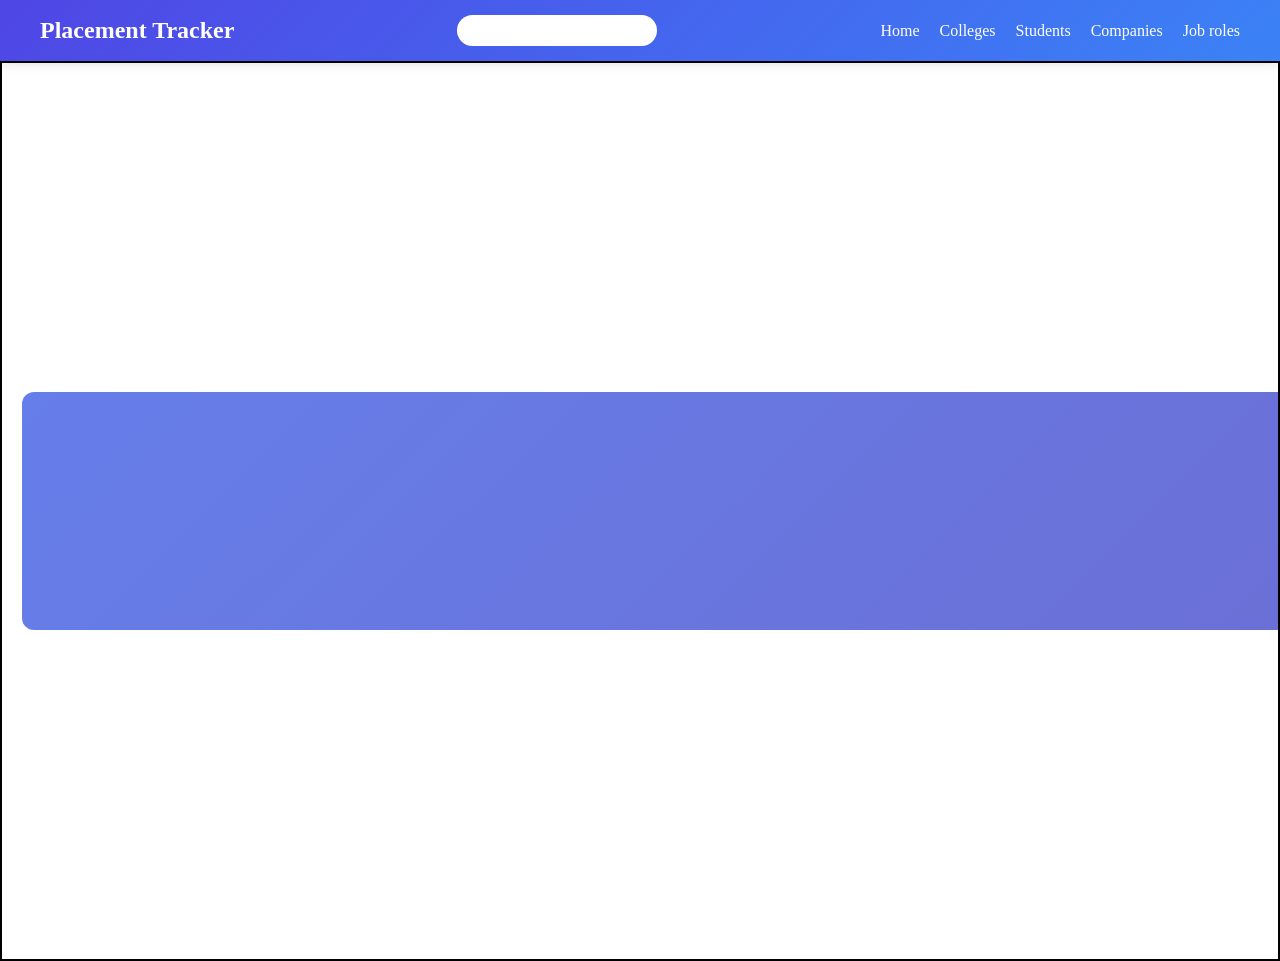
==== HTML/index.html @ c95beb28 "Initial project setup" ====
<!DOCTYPE html>
<html lang="en">
<head>
    <meta charset="UTF-8">
    <meta name="viewport" content="width=device-width, initial-scale=1.0">
    <title>Document</title>
    <link rel="stylesheet" href="../CSS/header.css">
    <link rel="stylesheet" href="../CSS/index.css">
    <link href="https://fonts.googleapis.com/css2?family=Poppins:wght@300;400;600&display=swap" rel="stylesheet">
</head>
<body>
    <header id="header">
       <h1>Placement Tracker</h1>
       <input type="search" >
       <nav id="navlinks">
        <a href="index.html">Home</a>
        <a href="college.html">Colleges</a>
        <a href="student.html">Students</a>
        <a href="services.html">Companies</a>
        <a href="services.html">Job roles</a>
       </nav>
    </header>

    <main id="main-container">

    <section class="slider">

        <div class="slides">

            <div class="slide card1">
                <h2>🎓 Students</h2>
                <p>Manage student profiles, track placement status, and monitor progress easily.</p>
                <button onclick="location.href='student.html'">View Students</button>
            </div>

            <div class="slide card2">
                <h2>🏫 Colleges</h2>
                <p>Organize college data, view affiliations, and manage academic records.</p>
                <button onclick="location.href='college.html'">View Colleges</button>
            </div>

            <div class="slide card3">
                <h2>🏢 Companies</h2>
                <p>Track companies visiting for recruitment and their hiring details.</p>
                <button onclick="location.href='services.html'">View Companies</button>
            </div>

            <div class="slide card4">
                <h2>💼 Job Roles</h2>
                <p>Explore job roles offered and match students with opportunities.</p>
                <button onclick="location.href='services.html'">View Jobs</button>
            </div>

        </div>

    </section>

</main>


    <script src="../JS/api.js"></script>
    <script src="../JS/index.js"></script>
</body>
</html>
---- CSS/header.css ----
/* Reset */
* {
    margin: 0;
    padding: 0;
    box-sizing: border-box;
}

/* Header Styling */
#header {
    display: flex;
    justify-content: space-between;
    align-items: center;
    padding: 15px 40px;
    background: linear-gradient(135deg, #4f46e5, #3b82f6);
    color: white;
    box-shadow: 0 4px 10px rgba(0,0,0,0.1);
}

/* Logo */
#header h1 {
    font-size: 24px;
    font-weight: bold;
}

/* Search Bar */
#header input {
    padding: 8px 12px;
    border-radius: 20px;
    border: none;
    outline: none;
    width: 200px;
}

/* Navbar */
#navlinks {
    display: flex;
    gap: 20px;
}

#navlinks a {
    text-decoration: none;
    color: white;
    font-weight: 500;
    position: relative;
}

/* Hover Effect */
#navlinks a::after {
    content: "";
    position: absolute;
    left: 0;
    bottom: -4px;
    width: 0%;
    height: 2px;
    background: white;
    transition: 0.3s;
}

#navlinks a:hover::after {
    width: 100%;
}
---- CSS/index.css ----
#main-container{
    height: 100vh;
    width: 100%;
    border: 2px solid;
    display: flex;
    justify-content: center;
    align-items: center;
    
}
.card{
    height:200px;
    width: 200px;
     border: 2px solid red;
}
/* HERO */
.hero {
    text-align: center;
    padding: 50px 20px;
    background: linear-gradient(to right, #2563eb, #3b82f6);
    color: white;
    border-radius: 10px;
    margin: 20px;
}

.hero h2 {
    font-size: 32px;
}

.hero p {
    margin: 10px 0;
}

.hero button {
    padding: 10px 20px;
    border: none;
    background: white;
    color: #2563eb;
    border-radius: 6px;
    cursor: pointer;
}

/* STATS */
.stats {
    display: grid;
    grid-template-columns: repeat(auto-fit, minmax(180px, 1fr));
    gap: 20px;
    padding: 20px;
}

.stat-card {
    background: white;
    text-align: center;
    padding: 20px;
    border-radius: 10px;
    box-shadow: 0 4px 10px rgba(0,0,0,0.1);
}

.stat-card h3 {
    font-size: 28px;
    color: #2563eb;
}

/* FEATURES */
.features {
    display: grid;
    grid-template-columns: repeat(auto-fit, minmax(220px, 1fr));
    gap: 20px;
    padding: 20px;
}

.feature {
    background: #f1f5f9;
    padding: 20px;
    border-radius: 10px;
}

/* SLIDER CONTAINER */
.slider {
    width: 100%;
    overflow: hidden;
    padding: 40px 0;
}

/* SLIDES TRACK */
.slides {
    display: flex;
    width: 400%;
    animation: slideMove 16s infinite;
}

/* EACH CARD */
.slide {
    width: 100%;
    flex-shrink: 0;
    padding: 60px;
    color: white;
    text-align: center;
    border-radius: 12px;
    margin: 0 20px;
}

/* COLORS */
.card1 {
    background: linear-gradient(135deg, #667eea, #764ba2);
}

.card2 {
    background: linear-gradient(135deg, #f7971e, #ffd200);
}

.card3 {
    background: linear-gradient(135deg, #43cea2, #185a9d);
}

.card4 {
    background: linear-gradient(135deg, #ff6a00, #ee0979);
}

/* TEXT */
.slide h2 {
    font-size: 30px;
    margin-bottom: 10px;
}

.slide p {
    font-size: 16px;
    margin-bottom: 20px;
}

/* BUTTON */
.slide button {
    padding: 10px 20px;
    border: none;
    border-radius: 6px;
    background: white;
    color: black;
    cursor: pointer;
    font-weight: 600;
    transition: 0.3s;
}

.slide button:hover {
    background: black;
    color: white;
}

/* ANIMATION */
@keyframes slideMove {
    0% { transform: translateX(0); }
    25% { transform: translateX(-100%); }
    50% { transform: translateX(-200%); }
    75% { transform: translateX(-300%); }
    100% { transform: translateX(0); }
}
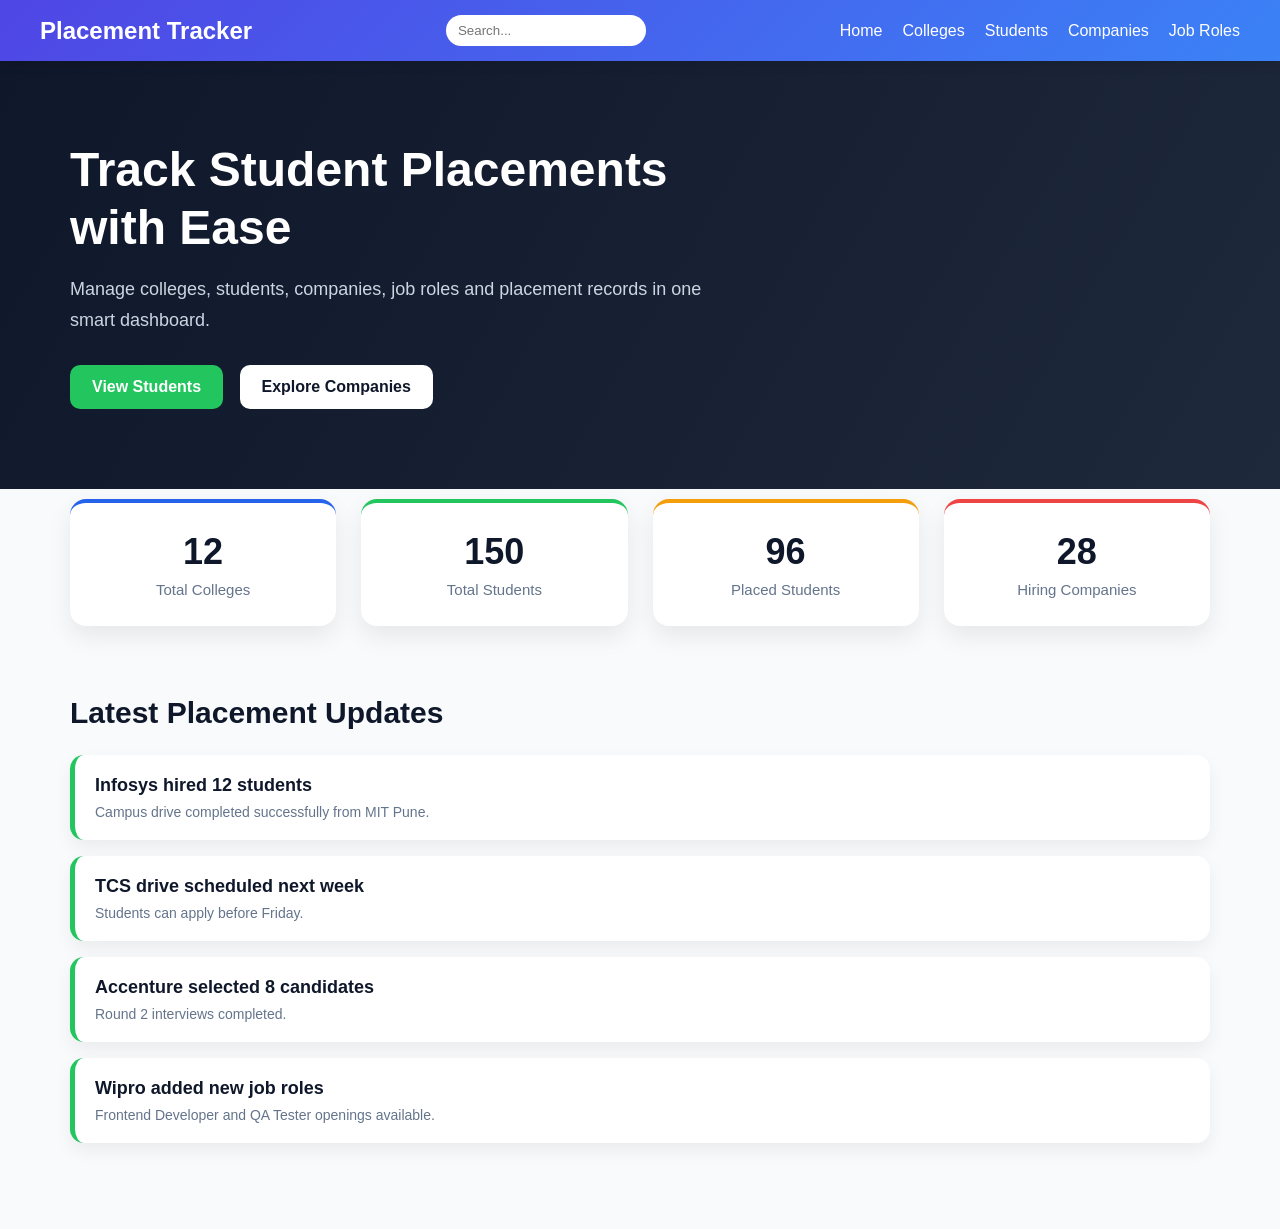
==== commit e7258f99: "home page completed" ====
--- a/HTML/index.html
+++ b/HTML/index.html
@@ -1,64 +1,77 @@
 <!DOCTYPE html>
 <html lang="en">
 <head>
-    <meta charset="UTF-8">
-    <meta name="viewport" content="width=device-width, initial-scale=1.0">
-    <title>Document</title>
-    <link rel="stylesheet" href="../CSS/header.css">
-    <link rel="stylesheet" href="../CSS/index.css">
-    <link href="https://fonts.googleapis.com/css2?family=Poppins:wght@300;400;600&display=swap" rel="stylesheet">
+<meta charset="UTF-8">
+<meta name="viewport" content="width=device-width, initial-scale=1.0">
+<title>Placement Tracker</title>
+
+<link rel="stylesheet" href="../CSS/header.css">
+<link rel="stylesheet" href="../CSS/index.css">
+
+<link href="https://fonts.googleapis.com/css2?family=Poppins:wght@300;400;600;700&display=swap" rel="stylesheet">
 </head>
 <body>
-    <header id="header">
-       <h1>Placement Tracker</h1>
-       <input type="search" >
-       <nav id="navlinks">
+
+<header id="header">
+    <h1>Placement Tracker</h1>
+
+    <input type="search" placeholder="Search..." id="searchInput">
+
+    <nav id="navlinks">
         <a href="index.html">Home</a>
         <a href="college.html">Colleges</a>
         <a href="student.html">Students</a>
-        <a href="services.html">Companies</a>
-        <a href="services.html">Job roles</a>
-       </nav>
-    </header>
+        <a href="company.html">Companies</a>
+        <a href="jobroles.html">Job Roles</a>
+    </nav>
+</header>
 
-    <main id="main-container">
+<!-- Hero -->
+<section class="hero">
+    <div class="hero-content">
+        <h2>Track Student Placements with Ease</h2>
+        <p>Manage colleges, students, companies, job roles and placement records in one smart dashboard.</p>
 
-    <section class="slider">
+        <div class="hero-btns">
+            <a href="student.html">View Students</a>
+            <a href="company.html">Explore Companies</a>
+        </div>
+    </div>
+</section>
 
-        <div class="slides">
+<!-- Dashboard Cards -->
+<section class="dashboard">
 
-            <div class="slide card1">
-                <h2>🎓 Students</h2>
-                <p>Manage student profiles, track placement status, and monitor progress easily.</p>
-                <button onclick="location.href='student.html'">View Students</button>
-            </div>
+    <div class="dash-card">
+        <h3 id="collegeCount">0</h3>
+        <p>Total Colleges</p>
+    </div>
 
-            <div class="slide card2">
-                <h2>🏫 Colleges</h2>
-                <p>Organize college data, view affiliations, and manage academic records.</p>
-                <button onclick="location.href='college.html'">View Colleges</button>
-            </div>
+    <div class="dash-card">
+        <h3 id="studentCount">0</h3>
+        <p>Total Students</p>
+    </div>
 
-            <div class="slide card3">
-                <h2>🏢 Companies</h2>
-                <p>Track companies visiting for recruitment and their hiring details.</p>
-                <button onclick="location.href='services.html'">View Companies</button>
-            </div>
+    <div class="dash-card">
+        <h3 id="placedCount">0</h3>
+        <p>Placed Students</p>
+    </div>
 
-            <div class="slide card4">
-                <h2>💼 Job Roles</h2>
-                <p>Explore job roles offered and match students with opportunities.</p>
-                <button onclick="location.href='services.html'">View Jobs</button>
-            </div>
+    <div class="dash-card">
+        <h3 id="companyCount">0</h3>
+        <p>Hiring Companies</p>
+    </div>
 
-        </div>
+</section>
 
-    </section>
+<!-- Recent Activity -->
+<section class="activity">
+    <h2>Latest Placement Updates</h2>
 
-</main>
+    <div id="updates-container"></div>
+</section>
 
+<script src="../JS/index.js"></script>
 
-    <script src="../JS/api.js"></script>
-    <script src="../JS/index.js"></script>
 </body>
 </html>
--- a/CSS/index.css
+++ b/CSS/index.css
@@ -1,154 +1,191 @@
-#main-container{
-    height: 100vh;
-    width: 100%;
-    border: 2px solid;
-    display: flex;
-    justify-content: center;
-    align-items: center;
-    
-}
-.card{
-    height:200px;
-    width: 200px;
-     border: 2px solid red;
-}
-/* HERO */
-.hero {
-    text-align: center;
-    padding: 50px 20px;
-    background: linear-gradient(to right, #2563eb, #3b82f6);
-    color: white;
-    border-radius: 10px;
-    margin: 20px;
+body{
+    font-family: 'Poppins', sans-serif;
+    margin: 0;
+    background: #f8fafc;
+    color: #0f172a;
 }
 
-.hero h2 {
-    font-size: 32px;
+/* HEADER SPACE */
+header{
+    position: sticky;
+    top: 0;
+    z-index: 100;
 }
 
-.hero p {
-    margin: 10px 0;
+/* HERO SECTION */
+.hero{
+    background: linear-gradient(120deg,#0f172a,#1e293b);
+    color: white;
+    padding: 80px 70px;
+    display: flex;
+    align-items: center;
+    min-height: 420px;
 }
 
-.hero button {
-    padding: 10px 20px;
-    border: none;
-    background: white;
-    color: #2563eb;
-    border-radius: 6px;
-    cursor: pointer;
+.hero-content{
+    max-width: 650px;
 }
 
-/* STATS */
-.stats {
-    display: grid;
-    grid-template-columns: repeat(auto-fit, minmax(180px, 1fr));
-    gap: 20px;
-    padding: 20px;
+.hero h2{
+    font-size: 48px;
+    margin: 0;
+    line-height: 1.2;
+    font-weight: 700;
 }
 
-.stat-card {
-    background: white;
-    text-align: center;
-    padding: 20px;
-    border-radius: 10px;
-    box-shadow: 0 4px 10px rgba(0,0,0,0.1);
+.hero p{
+    font-size: 18px;
+    margin-top: 18px;
+    line-height: 1.7;
+    color: #cbd5e1;
 }
 
-.stat-card h3 {
-    font-size: 28px;
-    color: #2563eb;
+/* BUTTONS */
+.hero-btns{
+    margin-top: 30px;
 }
 
-/* FEATURES */
-.features {
-    display: grid;
-    grid-template-columns: repeat(auto-fit, minmax(220px, 1fr));
-    gap: 20px;
-    padding: 20px;
-}
-
-.feature {
-    background: #f1f5f9;
-    padding: 20px;
+.hero-btns a{
+    text-decoration: none;
+    padding: 13px 22px;
     border-radius: 10px;
-}
-
-/* SLIDER CONTAINER */
-.slider {
-    width: 100%;
-    overflow: hidden;
-    padding: 40px 0;
-}
-
-/* SLIDES TRACK */
-.slides {
-    display: flex;
-    width: 400%;
-    animation: slideMove 16s infinite;
-}
-
-/* EACH CARD */
-.slide {
-    width: 100%;
-    flex-shrink: 0;
-    padding: 60px;
-    color: white;
-    text-align: center;
-    border-radius: 12px;
-    margin: 0 20px;
-}
-
-/* COLORS */
-.card1 {
-    background: linear-gradient(135deg, #667eea, #764ba2);
-}
-
-.card2 {
-    background: linear-gradient(135deg, #f7971e, #ffd200);
-}
-
-.card3 {
-    background: linear-gradient(135deg, #43cea2, #185a9d);
-}
-
-.card4 {
-    background: linear-gradient(135deg, #ff6a00, #ee0979);
-}
-
-/* TEXT */
-.slide h2 {
-    font-size: 30px;
-    margin-bottom: 10px;
-}
-
-.slide p {
-    font-size: 16px;
-    margin-bottom: 20px;
-}
-
-/* BUTTON */
-.slide button {
-    padding: 10px 20px;
-    border: none;
-    border-radius: 6px;
-    background: white;
-    color: black;
-    cursor: pointer;
     font-weight: 600;
+    margin-right: 12px;
+    display: inline-block;
     transition: 0.3s;
 }
 
-.slide button:hover {
-    background: black;
+/* Primary Button */
+.hero-btns a:first-child{
+    background: #22c55e;
     color: white;
 }
 
-/* ANIMATION */
-@keyframes slideMove {
-    0% { transform: translateX(0); }
-    25% { transform: translateX(-100%); }
-    50% { transform: translateX(-200%); }
-    75% { transform: translateX(-300%); }
-    100% { transform: translateX(0); }
+/* Secondary Button */
+.hero-btns a:last-child{
+    background: white;
+    color: #0f172a;
+}
+
+.hero-btns a:hover{
+    transform: translateY(-3px);
+    opacity: 0.95;
+}
+
+/* DASHBOARD */
+.dashboard{
+    display: grid;
+    grid-template-columns: repeat(4,1fr);
+    gap: 25px;
+    padding: 50px 70px;
+    margin-top: -40px;
+}
+
+/* Cards */
+.dash-card{
+    background: white;
+    padding: 28px;
+    border-radius: 16px;
+    box-shadow: 0 10px 24px rgba(0,0,0,0.08);
+    text-align: center;
+    transition: 0.3s;
+    border-top: 4px solid transparent;
+}
+
+.dash-card:nth-child(1){
+    border-color: #2563eb;
+}
+
+.dash-card:nth-child(2){
+    border-color: #22c55e;
+}
+
+.dash-card:nth-child(3){
+    border-color: #f59e0b;
+}
+
+.dash-card:nth-child(4){
+    border-color: #ef4444;
+}
+
+.dash-card:hover{
+    transform: translateY(-8px);
+}
+
+.dash-card h3{
+    font-size: 36px;
+    margin: 0;
+    color: #0f172a;
+}
+
+.dash-card p{
+    margin-top: 8px;
+    color: #64748b;
+    font-size: 15px;
+}
+
+/* ACTIVITY */
+.activity{
+    padding: 20px 70px 70px;
+}
+
+.activity h2{
+    font-size: 30px;
+    margin-bottom: 25px;
+}
+
+/* Update Cards */
+.update-card{
+    background: white;
+    padding: 20px;
+    border-radius: 14px;
+    margin-bottom: 16px;
+    box-shadow: 0 8px 18px rgba(0,0,0,0.06);
+    border-left: 5px solid #22c55e;
+    transition: 0.3s;
+}
+
+.update-card:hover{
+    transform: translateX(6px);
+}
+
+.update-card h4{
+    margin: 0;
+    font-size: 18px;
+}
+
+.update-card p{
+    margin-top: 8px;
+    color: #64748b;
+    font-size: 14px;
+}
+
+/* RESPONSIVE */
+@media(max-width:1100px){
+
+.dashboard{
+    grid-template-columns: repeat(2,1fr);
+}
+
+}
+
+@media(max-width:700px){
+
+.hero{
+    padding: 60px 25px;
+}
+
+.hero h2{
+    font-size: 34px;
+}
+
+.dashboard{
+    grid-template-columns: 1fr;
+    padding: 30px 25px;
+}
+
+.activity{
+    padding: 20px 25px 50px;
+}
+
 }
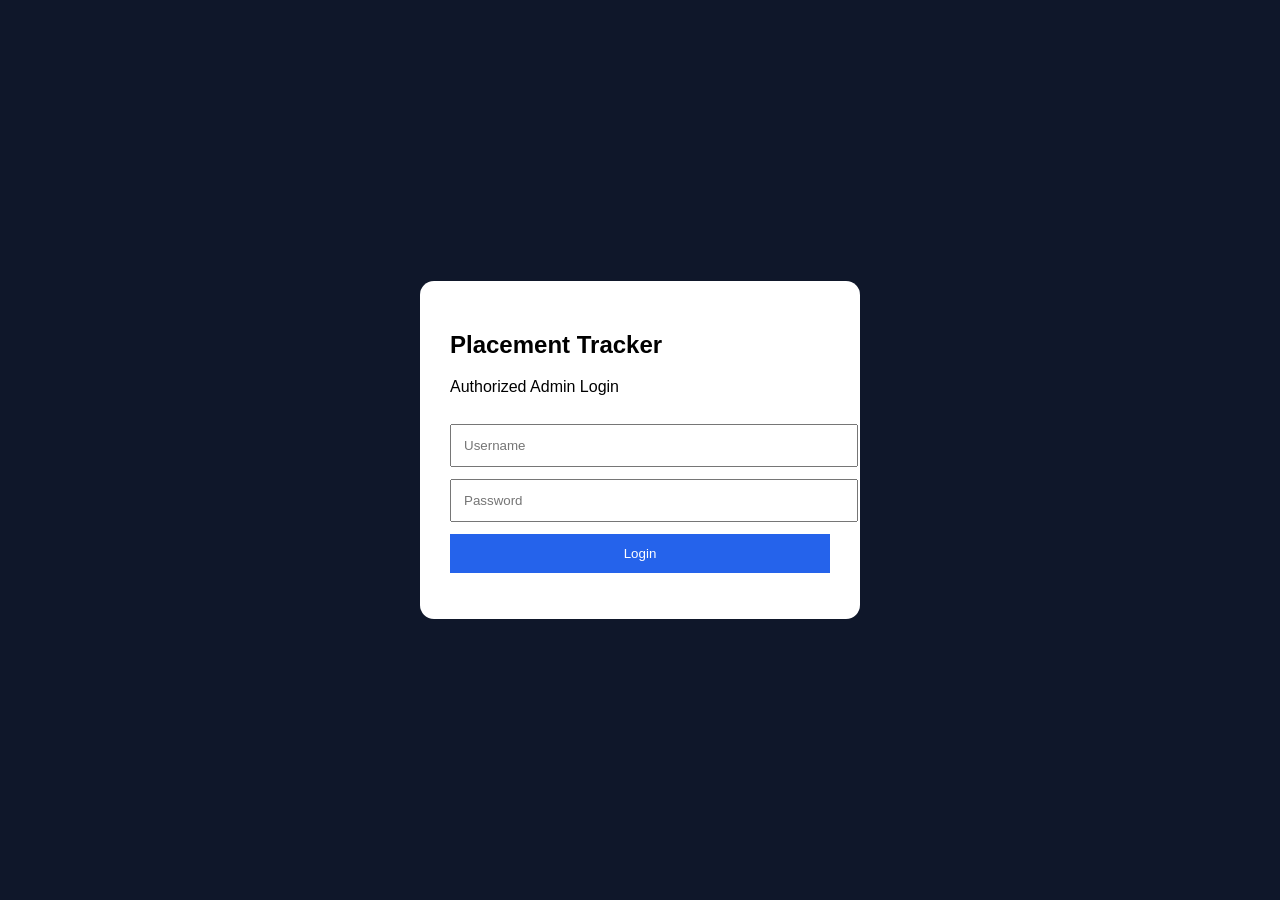
==== commit 929cf7ce: "Authentication completed" ====
--- a/HTML/index.html
+++ b/HTML/index.html
@@ -23,6 +23,7 @@
         <a href="student.html">Students</a>
         <a href="company.html">Companies</a>
         <a href="jobroles.html">Job Roles</a>
+        <button onclick="logout()" class="logout-btn">Logout</button>
     </nav>
 </header>
 
@@ -70,7 +71,7 @@
 
     <div id="updates-container"></div>
 </section>
-
+<script src="../JS/auth.js"></script>
 <script src="../JS/index.js"></script>
 
 </body>
--- a/CSS/header.css
+++ b/CSS/header.css
@@ -58,4 +58,12 @@
 
 #navlinks a:hover::after {
     width: 100%;
+}
+.logout-btn{
+    padding:8px 14px;
+    background:#ef4444;
+    color:white;
+    border:none;
+    border-radius:8px;
+    cursor:pointer;
 }
